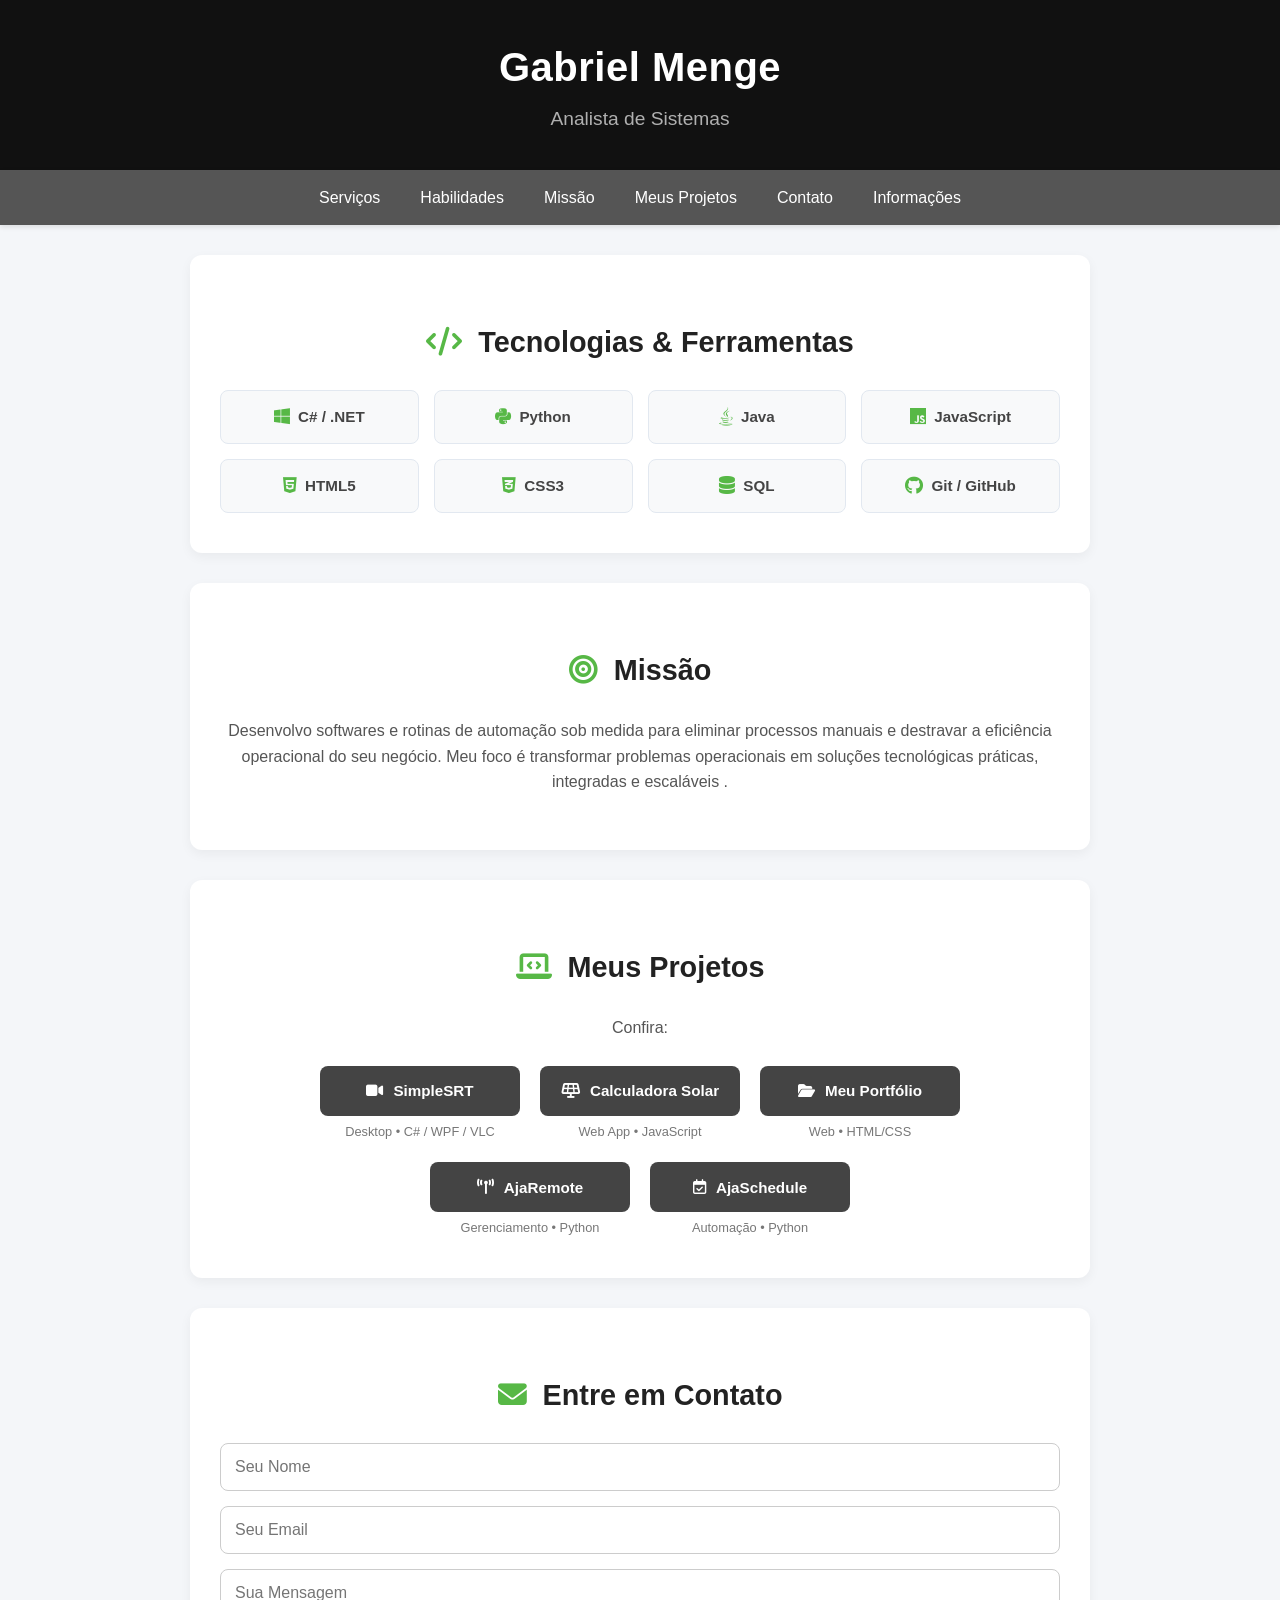
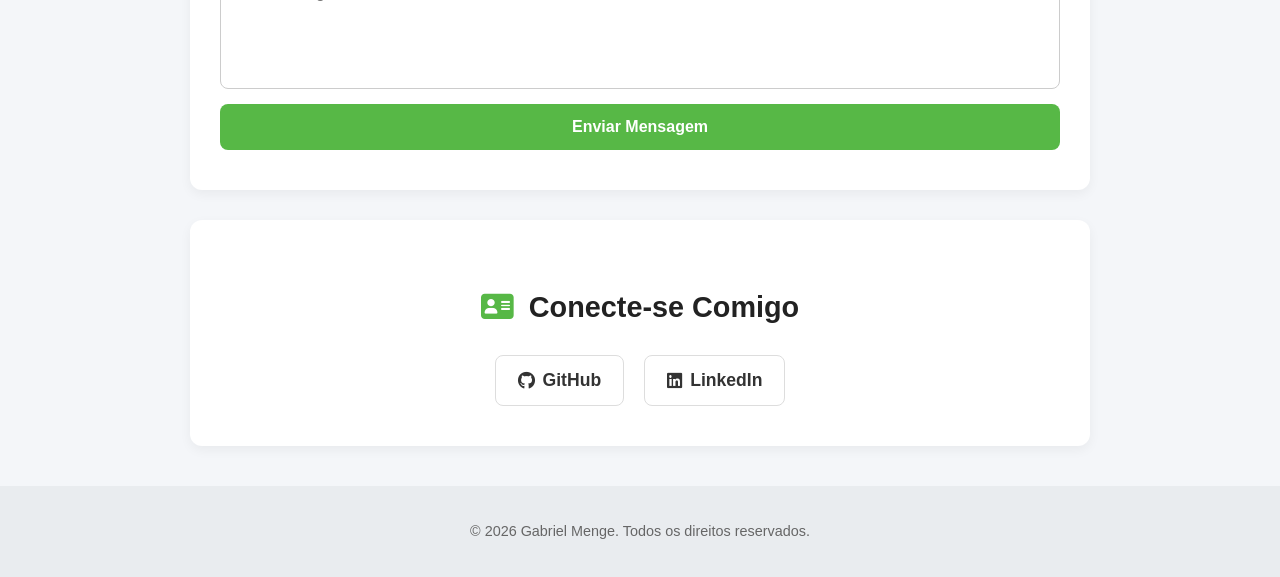
==== index.html @ 6468a9d5 "Update index.html" ====
<!DOCTYPE html>
<html lang="pt-BR">
<head>
    <meta charset="UTF-8">
    <meta name="viewport" content="width=device-width, initial-scale=1.0">
    <title>Gabriel Menge | Full Stack Developer</title>
    
    <!-- CSS do Projeto -->
    <link rel="stylesheet" href="styles.css">
    
    <!-- Ícones (Font Awesome) -->
    <link rel="stylesheet" href="https://cdnjs.cloudflare.com/ajax/libs/font-awesome/6.4.0/css/all.min.css">
</head>
<body>
    <header>
        <div class="header-content">
            <h1>Gabriel Menge</h1>
            <p>Analista de Sistemas</p>
        </div>
    </header>

    <nav>
        <ul>
            <li><a href="#services">Serviços</a></li>
            <li><a href="#skills">Habilidades</a></li>
            <li><a href="#benefits">Missão</a></li>
            <li><a href="#projects">Meus Projetos</a></li>
            <li><a href="#contact">Contato</a></li>
            <li><a href="#info">Informações</a></li>
        </ul>
    </nav>

    <main>
        
        <section id="skills">
            <h2><i class="fa-solid fa-code"></i> Tecnologias & Ferramentas</h2>
            <div class="skills-grid">
                <div class="skill-item"><i class="fa-brands fa-windows"></i> C# / .NET</div>
                <div class="skill-item"><i class="fa-brands fa-python"></i> Python</div>
                <div class="skill-item"><i class="fa-brands fa-java"></i> Java</div>
                <div class="skill-item"><i class="fa-brands fa-js"></i> JavaScript</div>
                <div class="skill-item"><i class="fa-brands fa-html5"></i> HTML5</div>
                <div class="skill-item"><i class="fa-brands fa-css3-alt"></i> CSS3</div>
                <div class="skill-item"><i class="fa-solid fa-database"></i> SQL</div>
                <div class="skill-item"><i class="fa-brands fa-github"></i> Git / GitHub</div>
            </div>
        </section>

        <section id="benefits">
            <h2><i class="fa-solid fa-bullseye"></i> Missão</h2>
            <p>Desenvolvo softwares e rotinas de automação sob medida para eliminar processos manuais e destravar a eficiência operacional do seu negócio. Meu foco é transformar problemas operacionais em soluções tecnológicas práticas, integradas e escaláveis .</p>
        </section>

        <section id="projects">
            <h2><i class="fa-solid fa-laptop-code"></i> Meus Projetos</h2>
            <p>Confira:</p>
            <div class="project-buttons">
                <div class="project-card">
                    <a href="https://github.com/gmenge/SimpleSRT" target="_blank">
                        <button class="project-button"><i class="fa-solid fa-video"></i> SimpleSRT</button>
                    </a>
                    <span class="project-tech">Desktop • C# / WPF / VLC</span>
                </div>

                <div class="project-card">
                    <a href="https://gmenge.github.io/calculadora-solar/" target="_blank">
                        <button class="project-button"><i class="fa-solid fa-solar-panel"></i> Calculadora Solar</button>
                    </a>
                    <span class="project-tech">Web App • JavaScript</span>
                </div>

                <div class="project-card">
                    <a href="https://gmenge.github.io/portfolio/" target="_blank">
                        <button class="project-button"><i class="fa-solid fa-folder-open"></i> Meu Portfólio</button>
                    </a>
                    <span class="project-tech">Web • HTML/CSS</span>
                </div>

                <div class="project-card">
                    <a href="https://github.com/gmenge/AjaRemote" target="_blank">
                        <button class="project-button"><i class="fa-solid fa-tower-broadcast"></i> AjaRemote</button>
                    </a>
                    <span class="project-tech">Gerenciamento • Python</span>
                </div>

                <div class="project-card">
                    <a href="https://github.com/gmenge/AjaSchedule/" target="_blank">
                        <button class="project-button"><i class="fa-regular fa-calendar-check"></i> AjaSchedule</button>
                    </a>
                    <span class="project-tech">Automação • Python</span>
                </div>
            </div>
        </section>

        <section id="contact">
            <h2><i class="fa-solid fa-envelope"></i> Entre em Contato</h2>
            <form id="contact-form" action="https://formspree.io/f/moeqvnkl" method="POST">
                <input type="text" name="name" placeholder="Seu Nome" required>
                <input type="email" name="email" placeholder="Seu Email" required>
                <textarea name="message" placeholder="Sua Mensagem" required></textarea>
                <button type="submit" id="form-btn">Enviar Mensagem</button>
            </form>
        </section>

        <section id="info">
            <h2><i class="fa-solid fa-address-card"></i> Conecte-se Comigo</h2>
            <div class="social-links">
                <a href="https://github.com/gmenge" target="_blank"><i class="fa-brands fa-github"></i> GitHub</a>
                <a href="https://linkedin.com/in/gabrielmenge" target="_blank"><i class="fa-brands fa-linkedin"></i> LinkedIn</a>
            </div>
        </section>
    </main>

    <footer>
        <p>&copy; 2026 Gabriel Menge. Todos os direitos reservados.</p>
    </footer>

    <!-- Script para envio assíncrono e redirecionamento gratuito -->
    <script>
      const form = document.getElementById("contact-form");
      
      form.addEventListener("submit", async function(event) {
        event.preventDefault();
        const btn = document.getElementById("form-btn");
        btn.disabled = true;
        btn.innerText = "Enviando...";

        try {
          const data = new FormData(event.target);
          const response = await fetch(event.target.action, {
            method: form.method,
            body: data,
            headers: { 'Accept': 'application/json' }
          });
          
          if (response.ok) {
            window.location.href = "obrigado.html";
          } else {
            alert("Ocorreu um erro ao enviar a mensagem. Tente novamente.");
            btn.disabled = false;
            btn.innerText = "Enviar Mensagem";
          }
        } catch (error) {
          alert("Ocorreu um erro de conexão. Tente novamente.");
          btn.disabled = false;
          btn.innerText = "Enviar Mensagem";
        }
      });
    </script>
</body>
</html>
---- styles.css ----
* {
    box-sizing: border-box;
}

body {
    font-family: 'Helvetica', Arial, sans-serif;
    line-height: 1.6;
    margin: 0;
    padding: 0;
    background-color: #f4f6f9;
    color: #333;
}

header {
    background-color: #111111;
    color: #ffffff;
    padding: 35px 20px;
    text-align: center;
}

header h1 {
    margin: 0;
    font-size: 2.5em;
    letter-spacing: 0.5px;
}

header p {
    margin: 5px 0 0;
    font-size: 1.2em;
    color: #b0b0b0;
}

nav {
    background: #555555;
    position: sticky;
    top: 0;
    width: 100%;
    z-index: 999;
    box-shadow: 0 2px 5px rgba(0,0,0,0.1);
}

nav ul {
    list-style: none;
    display: flex;
    justify-content: center;
    padding: 0;
    margin: 0;
}

nav ul li a {
    color: #fff;
    text-decoration: none;
    padding: 15px 20px;
    display: block;
    font-weight: 500;
    transition: background 0.3s, color 0.3s;
}

nav ul li a:hover {
    background: #333333;
    color: #57b846;
}

section {
    padding: 40px 30px;
    max-width: 900px;
    margin: 30px auto;
    background: #fff;
    border-radius: 12px;
    box-shadow: 0 4px 12px rgba(0, 0, 0, 0.05);
}

section h2 {
    font-size: 1.8em;
    color: #222;
    margin-bottom: 25px;
    text-align: center;
}

section h2 i {
    color: #57b846;
    margin-right: 8px;
}

section p {
    text-align: center;
    margin-bottom: 15px;
    color: #555;
}

/* Lista de Serviços */
.services-list {
    list-style: none;
    padding: 0;
    margin: 0;
}

.services-list li {
    margin-bottom: 15px;
    position: relative;
    padding-left: 30px;
    text-align: left;
}

.services-list li::before {
    content: '✔';
    position: absolute;
    left: 0;
    top: 0;
    color: #57b846;
    font-weight: bold;
    font-size: 1.1em;
}

/* Seção de Habilidades (Skills) - Grid Simétrico com Altura Uniforme */
.skills-grid {
    display: grid;
    grid-template-columns: repeat(4, 1fr);
    gap: 15px;
    margin-top: 20px;
}

.skill-item {
    background: #f8f9fa;
    border: 1px solid #e2e8f0;
    height: 54px;
    padding: 0 10px;
    border-radius: 8px;
    text-align: center;
    font-weight: bold;
    font-size: 0.95em;
    color: #444;
    transition: transform 0.2s, border-color 0.2s;
    display: flex;
    align-items: center;
    justify-content: center;
    gap: 8px;
    white-space: nowrap;
}

.skill-item:hover {
    transform: translateY(-3px);
    border-color: #57b846;
}

.skill-item i {
    color: #57b846;
    font-size: 1.2em;
    flex-shrink: 0;
}

/* Botões e Cards de Projetos */
#projects {
    text-align: center;
}

.project-buttons {
    display: flex;
    flex-wrap: wrap;
    justify-content: center;
    gap: 20px;
    margin-top: 25px;
}

.project-card {
    display: flex;
    flex-direction: column;
    align-items: center;
    gap: 6px;
}

.project-card a {
    text-decoration: none;
}

.project-button {
    width: 200px;
    height: 50px;
    background: #444444;
    color: #fff;
    border: none;
    padding: 10px 15px;
    font-size: 0.95em;
    font-weight: bold;
    border-radius: 8px;
    cursor: pointer;
    transition: background 0.3s ease, transform 0.2s;
    display: flex;
    align-items: center;
    justify-content: center;
    gap: 10px;
}

.project-button:hover {
    background: #57b846;
    transform: scale(1.03);
}

.project-tech {
    font-size: 0.8em;
    color: #777;
    font-weight: 500;
}

/* Formulário de Contato */
form {
    display: flex;
    flex-direction: column;
    gap: 15px;
}

input, textarea {
    font-family: inherit;
    font-size: 1em;
    padding: 14px;
    border: 1px solid #ccc;
    border-radius: 8px;
    transition: border-color 0.3s;
    width: 100%;
}

textarea {
    resize: none;
    height: 120px;
}

input:focus, textarea:focus {
    border-color: #57b846;
    outline: none;
}

button[type="submit"] {
    background: #57b846;
    color: #fff;
    border: none;
    padding: 14px;
    font-size: 1em;
    font-weight: bold;
    border-radius: 8px;
    cursor: pointer;
    transition: background 0.3s ease;
}

button[type="submit"]:hover {
    background: #45a035;
}

/* Links Sociais */
.social-links {
    display: flex;
    justify-content: center;
    gap: 20px;
    margin-top: 15px;
}

.social-links a {
    color: #333;
    text-decoration: none;
    font-size: 1.1em;
    font-weight: bold;
    padding: 10px 22px;
    border: 1px solid #ddd;
    border-radius: 8px;
    transition: all 0.3s ease;
    display: flex;
    align-items: center;
    gap: 8px;
}

.social-links a:hover {
    background: #111;
    color: #fff;
    border-color: #111;
}

footer {
    text-align: center;
    padding: 20px;
    font-size: 0.9em;
    color: #666;
    background: #e9ecef;
    margin-top: 40px;
}

/* Responsividade */
@media (max-width: 768px) {
    section {
        padding: 25px 15px;
    }

    nav ul {
        flex-wrap: nowrap;
        overflow-x: auto;
    }

    nav ul li a {
        padding: 12px 10px;
        font-size: 0.85em;
    }

    .skills-grid {
        grid-template-columns: repeat(2, 1fr);
    }

    .project-card, .project-button {
        width: 100%;
    }
}
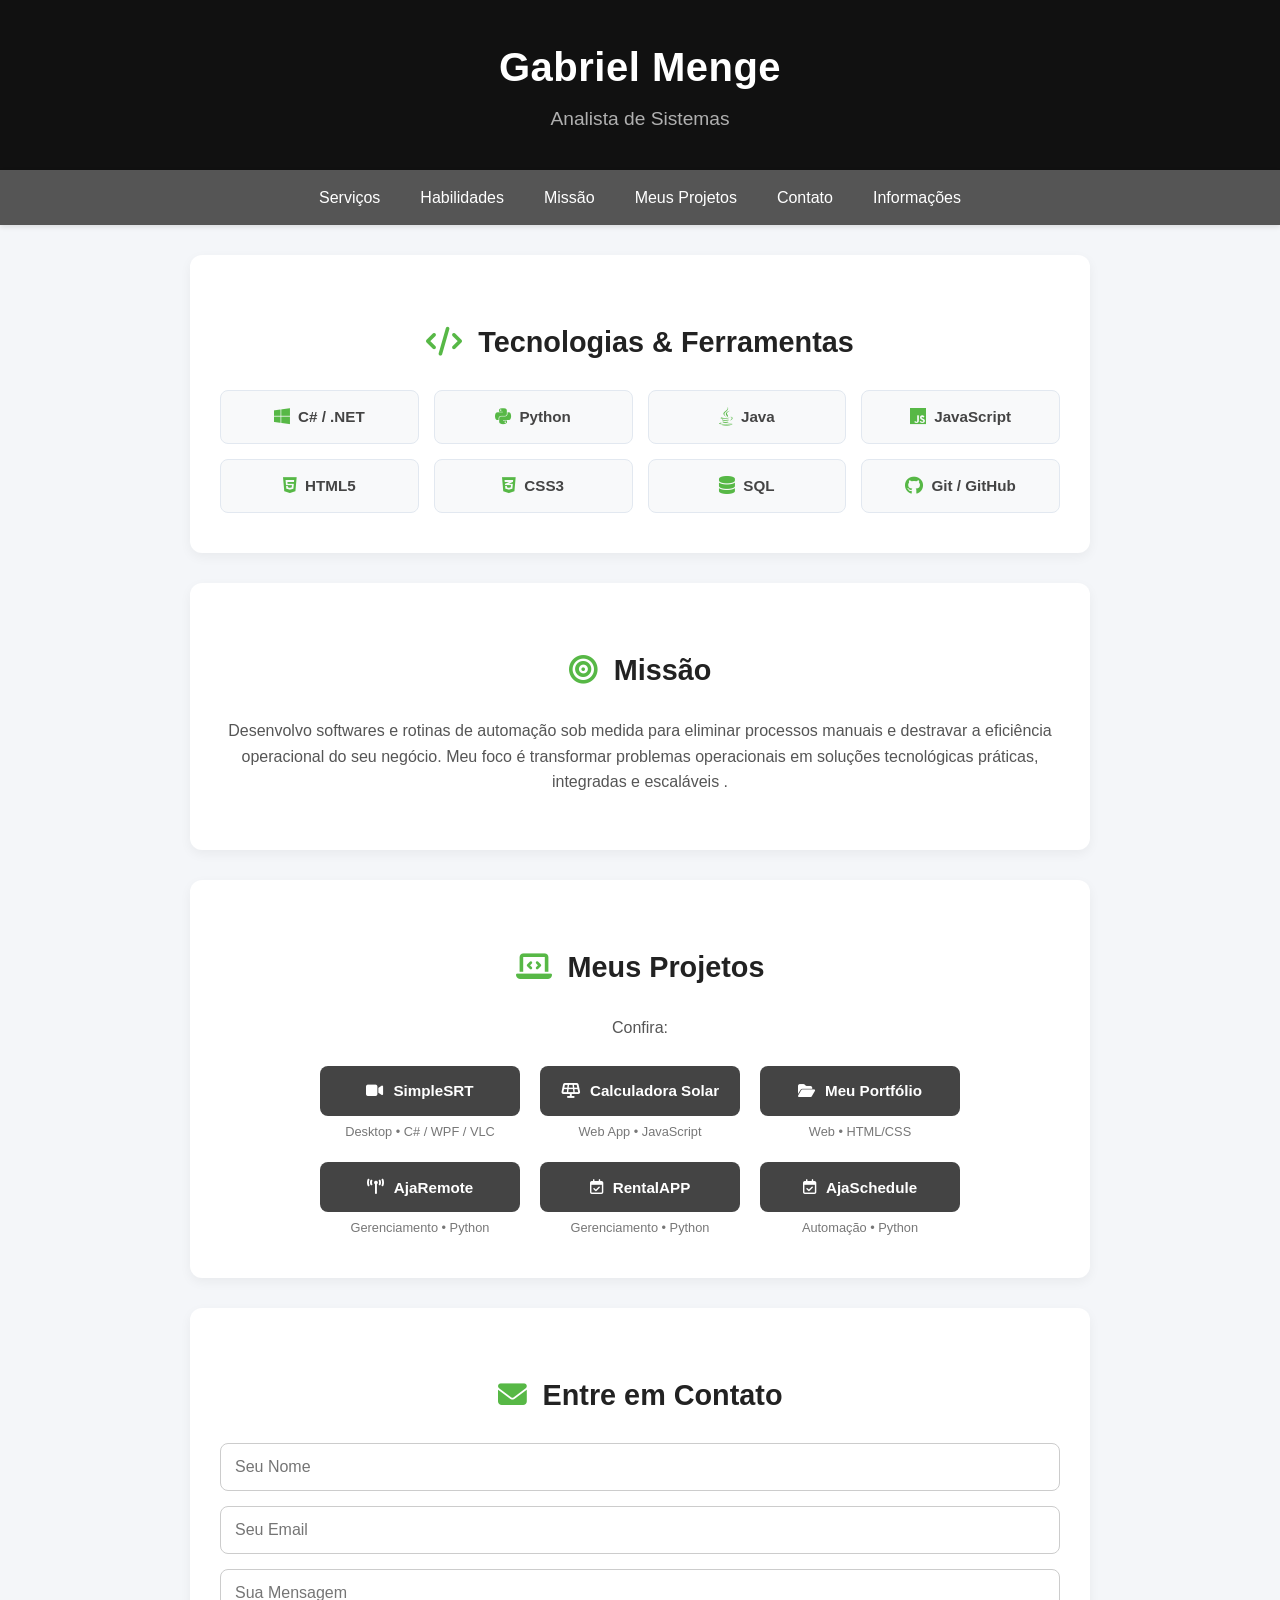
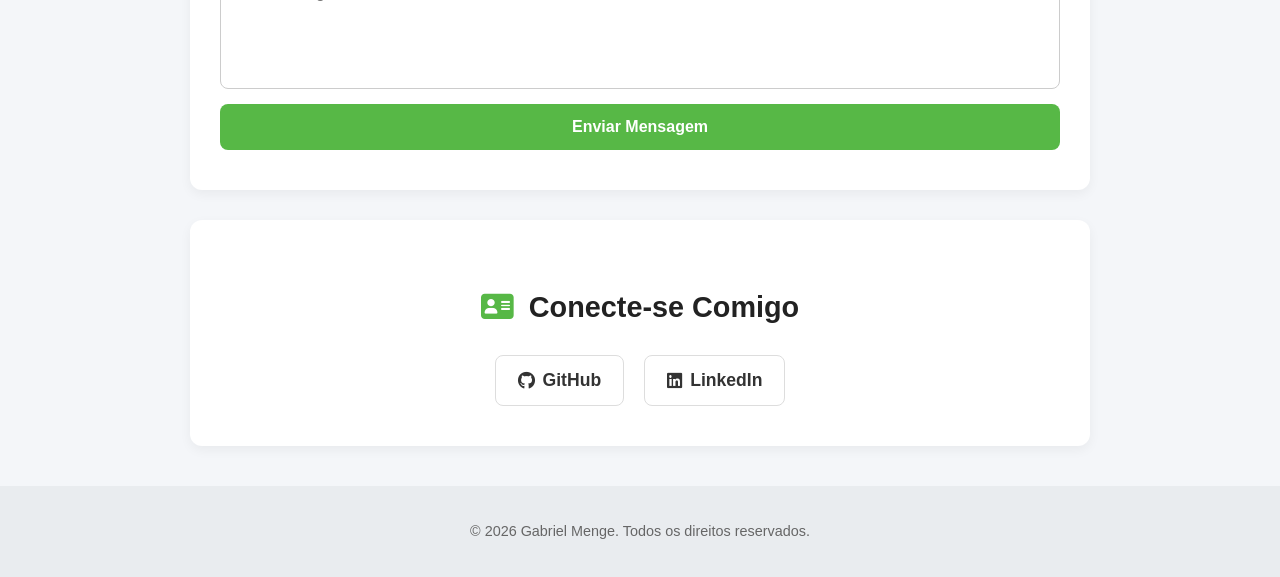
==== commit 489ce906: "Update index.html" ====
--- a/index.html
+++ b/index.html
@@ -84,6 +84,13 @@
                 </div>
 
                 <div class="project-card">
+                    <a href="https://github.com/gmenge/RentalAPP/" target="_blank">
+                        <button class="project-button"><i class="fa-regular fa-calendar-check"></i> RentalAPP</button>
+                    </a>
+                    <span class="project-tech">Gerenciamento • Python</span>
+                </div>
+                
+                <div class="project-card">
                     <a href="https://github.com/gmenge/AjaSchedule/" target="_blank">
                         <button class="project-button"><i class="fa-regular fa-calendar-check"></i> AjaSchedule</button>
                     </a>
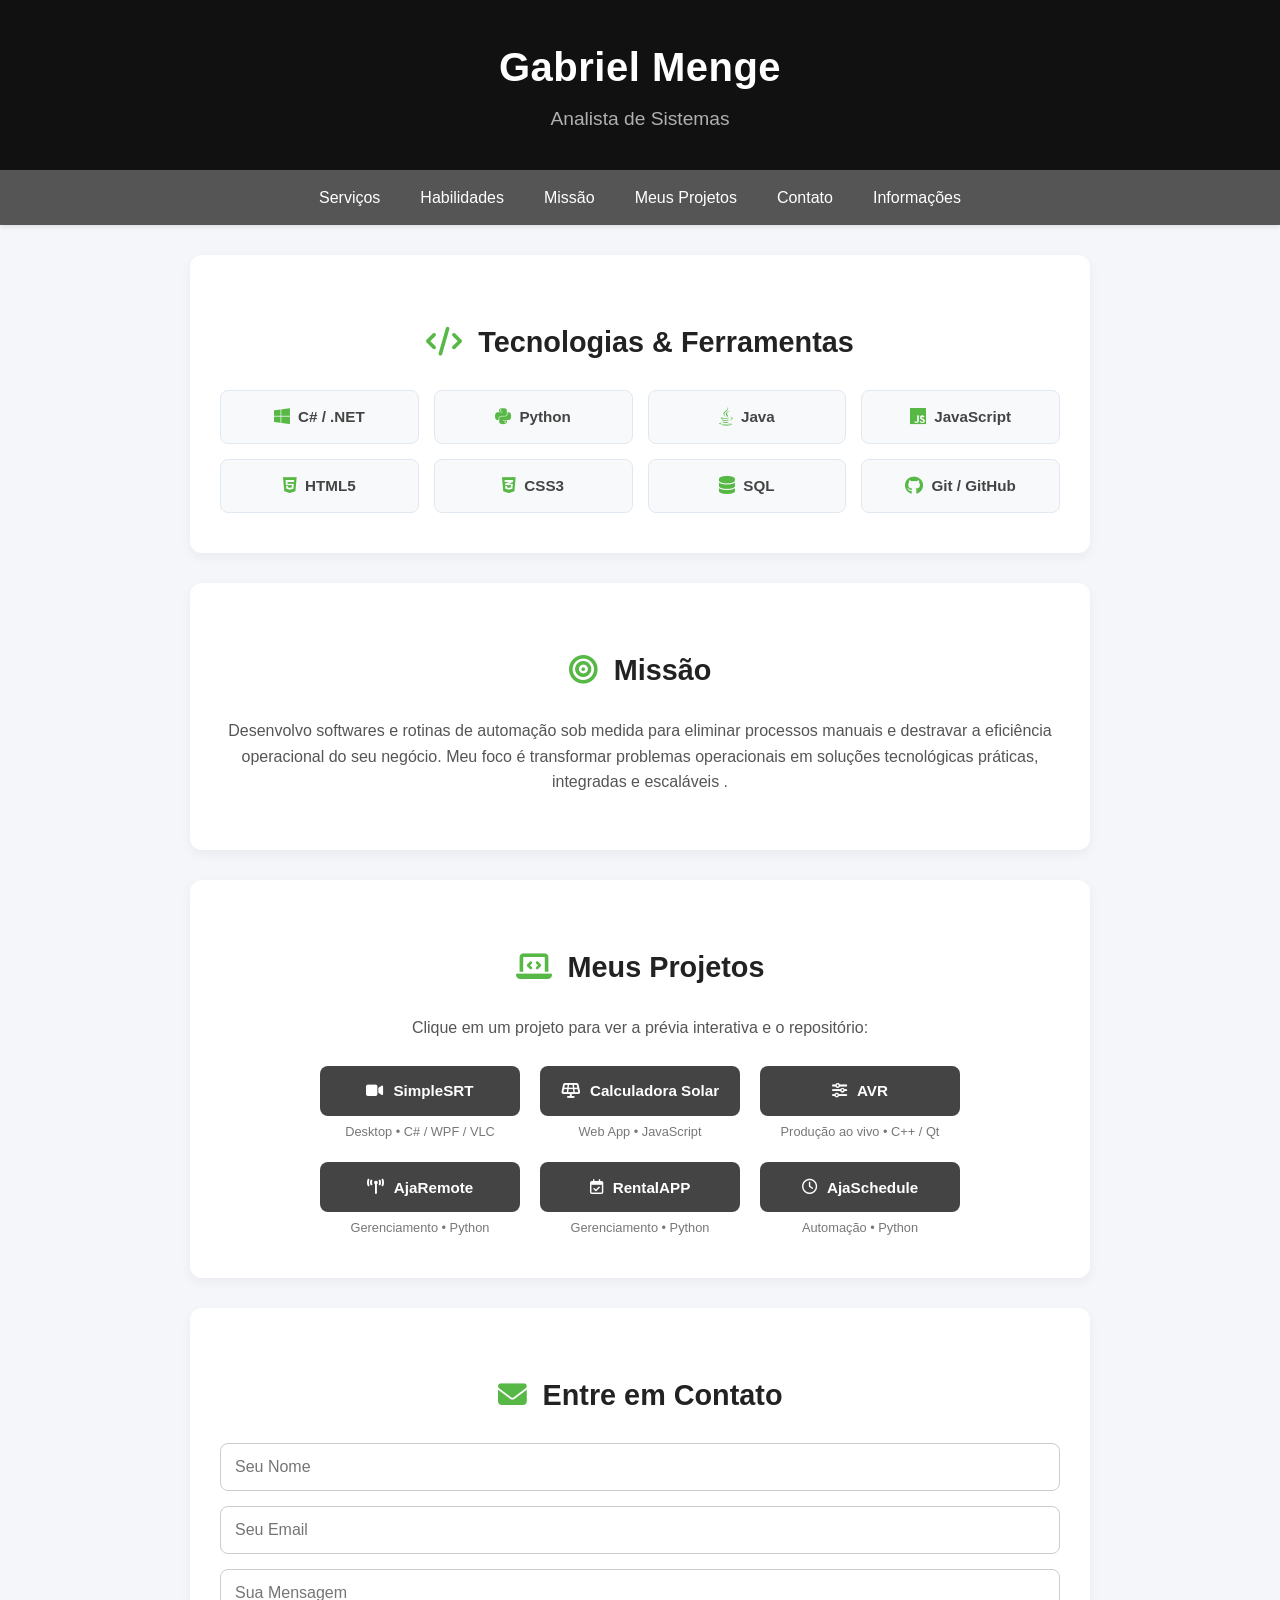
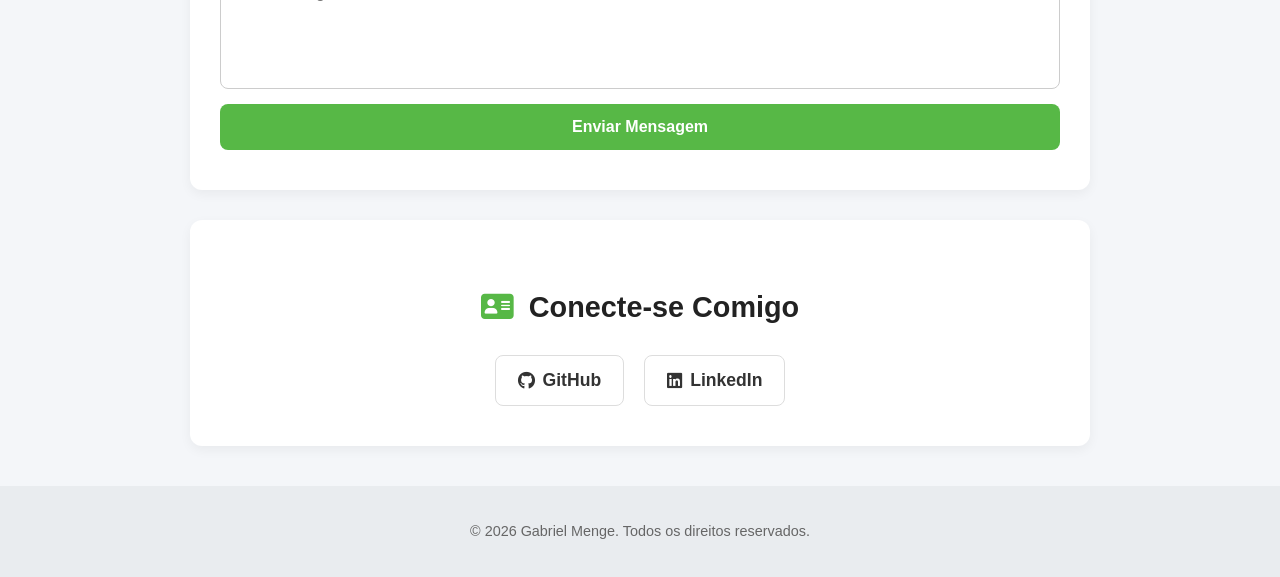
==== commit 3d61dfe6: "Páginas de prévia interativa dos projetos" ====
--- a/index.html
+++ b/index.html
@@ -9,7 +9,7 @@
     <link rel="stylesheet" href="styles.css">
     
     <!-- Ícones (Font Awesome) -->
-    <link rel="stylesheet" href="https://cdnjs.cloudflare.com/ajax/libs/font-awesome/6.4.0/css/all.min.css">
+    <link rel="stylesheet" href="https://cdnjs.cloudflare.com/ajax/libs/font-awesome/6.4.0/css/all.min.css" integrity="sha512-iecdLmaskl7CVkqkXNQ/ZH/XLlvWZOJyj7Yy7tcenmpD1ypASozpmT/E0iPtmFIB46ZmdtAc9eNBvH0H/ZpiBw==" crossorigin="anonymous" referrerpolicy="no-referrer">
 </head>
 <body>
     <header>
@@ -53,46 +53,46 @@
 
         <section id="projects">
             <h2><i class="fa-solid fa-laptop-code"></i> Meus Projetos</h2>
-            <p>Confira:</p>
+            <p>Clique em um projeto para ver a prévia interativa e o repositório:</p>
             <div class="project-buttons">
                 <div class="project-card">
-                    <a href="https://github.com/gmenge/SimpleSRT" target="_blank">
+                    <a href="projetos/simplesrt.html">
                         <button class="project-button"><i class="fa-solid fa-video"></i> SimpleSRT</button>
                     </a>
                     <span class="project-tech">Desktop • C# / WPF / VLC</span>
                 </div>
 
                 <div class="project-card">
-                    <a href="https://gmenge.github.io/calculadora-solar/" target="_blank">
+                    <a href="projetos/calculadora-solar.html">
                         <button class="project-button"><i class="fa-solid fa-solar-panel"></i> Calculadora Solar</button>
                     </a>
                     <span class="project-tech">Web App • JavaScript</span>
                 </div>
 
                 <div class="project-card">
-                    <a href="https://gmenge.github.io/portfolio/" target="_blank">
-                        <button class="project-button"><i class="fa-solid fa-folder-open"></i> Meu Portfólio</button>
+                    <a href="projetos/avr.html">
+                        <button class="project-button"><i class="fa-solid fa-sliders"></i> AVR</button>
                     </a>
-                    <span class="project-tech">Web • HTML/CSS</span>
+                    <span class="project-tech">Produção ao vivo • C++ / Qt</span>
                 </div>
 
                 <div class="project-card">
-                    <a href="https://github.com/gmenge/AjaRemote" target="_blank">
+                    <a href="projetos/ajaremote.html">
                         <button class="project-button"><i class="fa-solid fa-tower-broadcast"></i> AjaRemote</button>
                     </a>
                     <span class="project-tech">Gerenciamento • Python</span>
                 </div>
 
                 <div class="project-card">
-                    <a href="https://github.com/gmenge/RentalAPP/" target="_blank">
+                    <a href="projetos/rentalapp.html">
                         <button class="project-button"><i class="fa-regular fa-calendar-check"></i> RentalAPP</button>
                     </a>
                     <span class="project-tech">Gerenciamento • Python</span>
                 </div>
                 
                 <div class="project-card">
-                    <a href="https://github.com/gmenge/AjaSchedule/" target="_blank">
-                        <button class="project-button"><i class="fa-regular fa-calendar-check"></i> AjaSchedule</button>
+                    <a href="projetos/ajaschedule.html">
+                        <button class="project-button"><i class="fa-regular fa-clock"></i> AjaSchedule</button>
                     </a>
                     <span class="project-tech">Automação • Python</span>
                 </div>
@@ -105,6 +105,8 @@
                 <input type="text" name="name" placeholder="Seu Nome" required>
                 <input type="email" name="email" placeholder="Seu Email" required>
                 <textarea name="message" placeholder="Sua Mensagem" required></textarea>
+                <!-- Armadilha anti-spam do Formspree: invisivel para pessoas -->
+                <input type="text" name="_gotcha" style="display:none" tabindex="-1" autocomplete="off">
                 <button type="submit" id="form-btn">Enviar Mensagem</button>
             </form>
         </section>
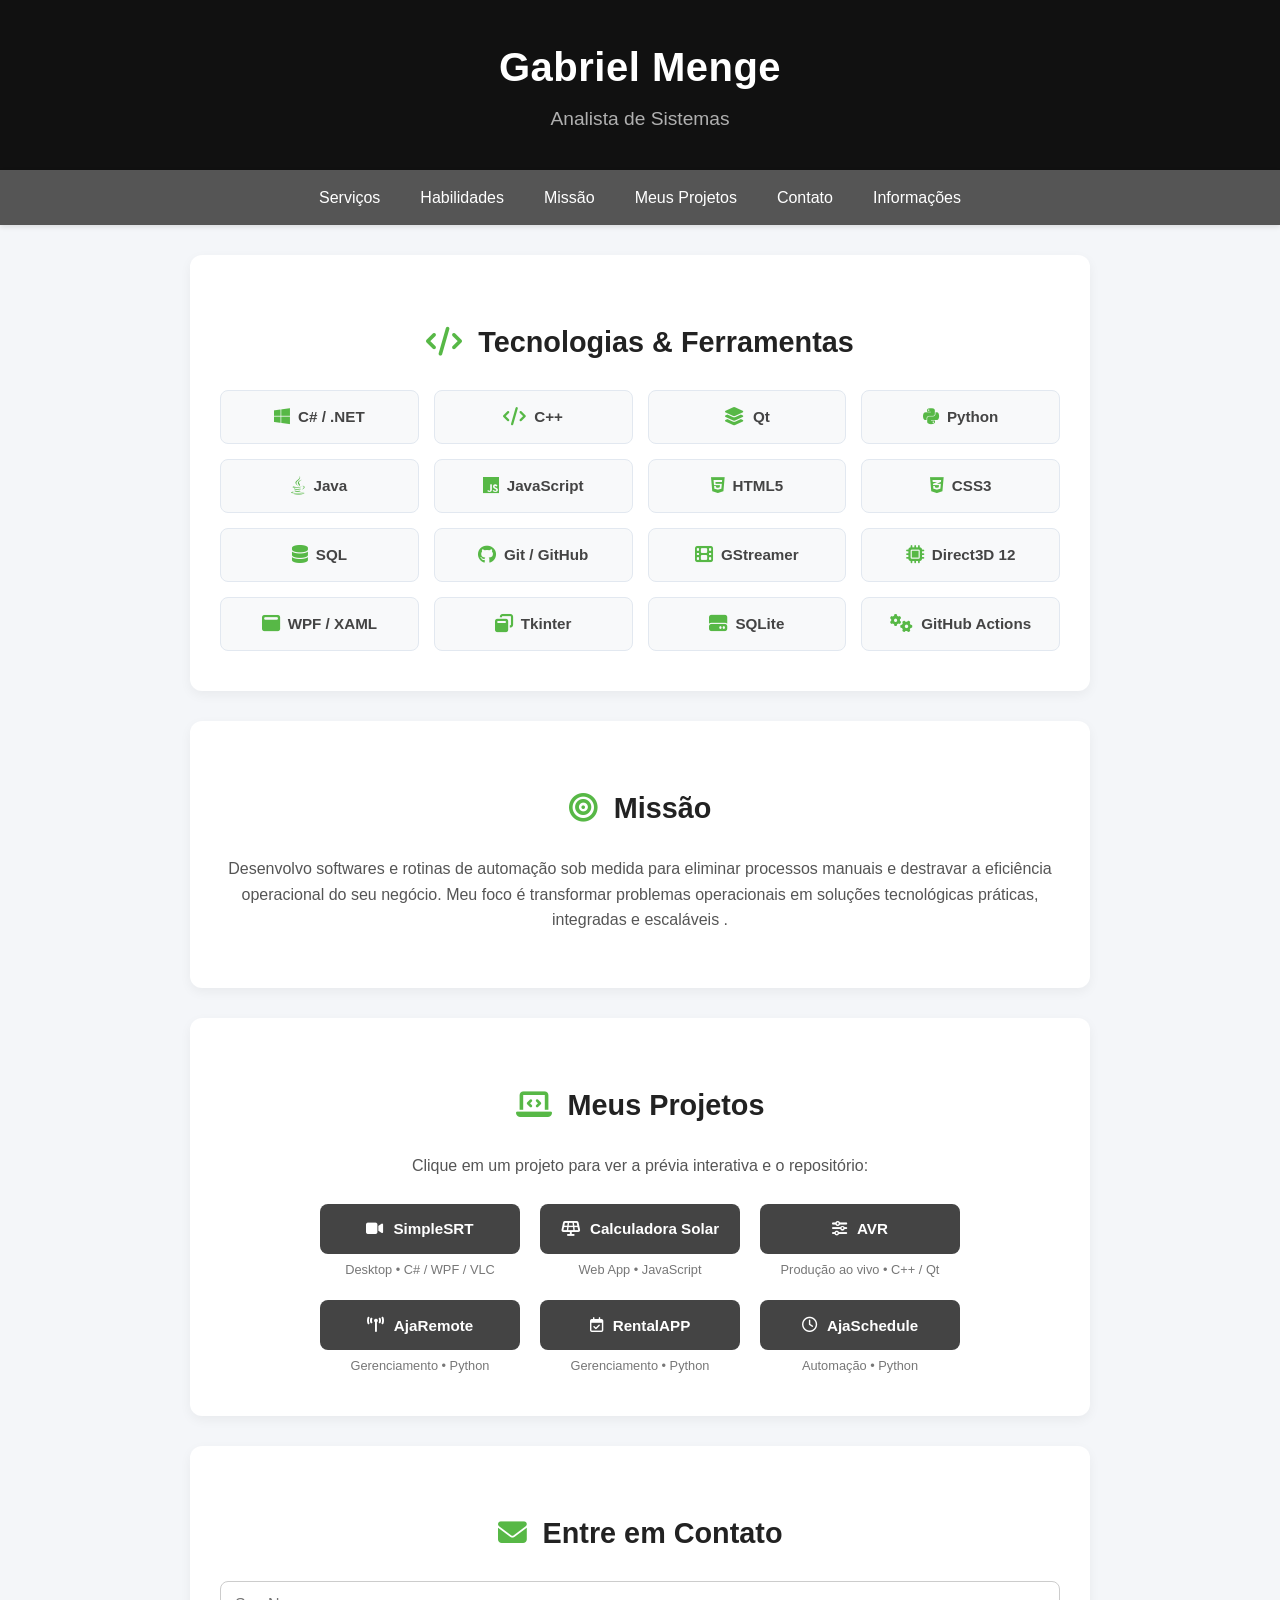
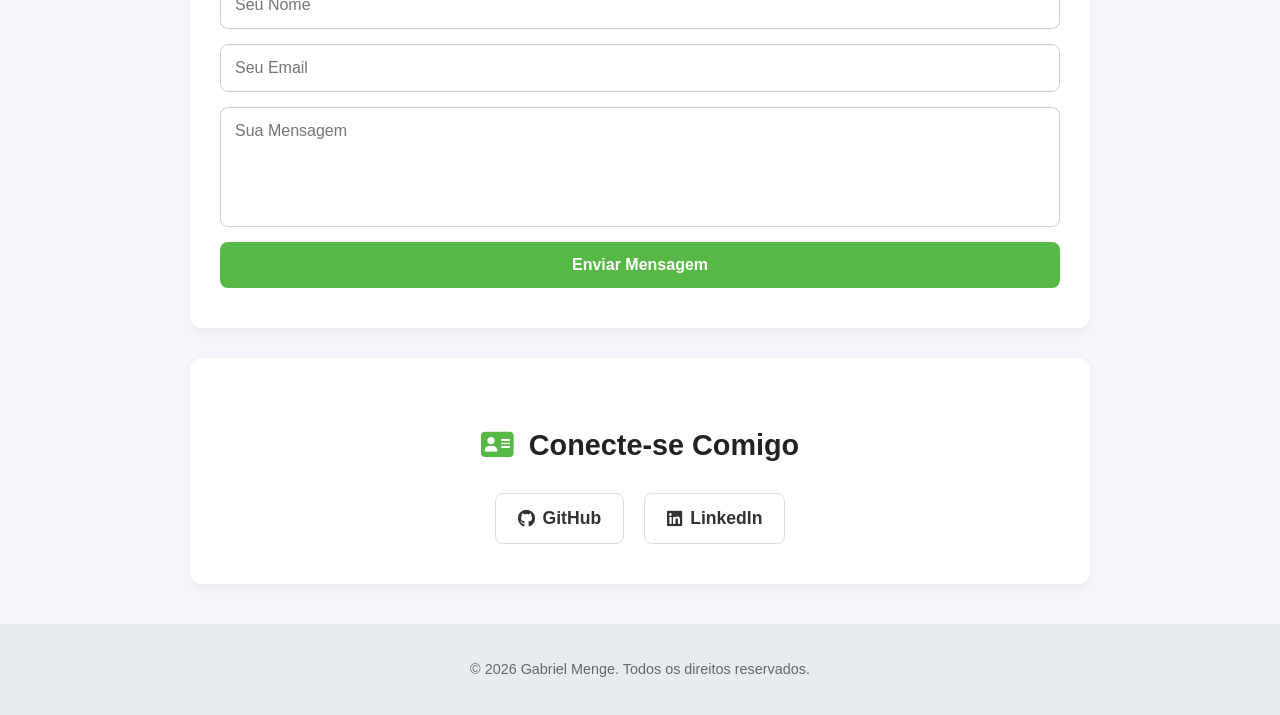
==== commit e554b9ac: "Prévias em 16:9 e novas tecnologias no portfólio" ====
--- a/index.html
+++ b/index.html
@@ -36,6 +36,8 @@
             <h2><i class="fa-solid fa-code"></i> Tecnologias & Ferramentas</h2>
             <div class="skills-grid">
                 <div class="skill-item"><i class="fa-brands fa-windows"></i> C# / .NET</div>
+                <div class="skill-item"><i class="fa-solid fa-code"></i> C++</div>
+                <div class="skill-item"><i class="fa-solid fa-layer-group"></i> Qt</div>
                 <div class="skill-item"><i class="fa-brands fa-python"></i> Python</div>
                 <div class="skill-item"><i class="fa-brands fa-java"></i> Java</div>
                 <div class="skill-item"><i class="fa-brands fa-js"></i> JavaScript</div>
@@ -43,6 +45,12 @@
                 <div class="skill-item"><i class="fa-brands fa-css3-alt"></i> CSS3</div>
                 <div class="skill-item"><i class="fa-solid fa-database"></i> SQL</div>
                 <div class="skill-item"><i class="fa-brands fa-github"></i> Git / GitHub</div>
+                <div class="skill-item"><i class="fa-solid fa-film"></i> GStreamer</div>
+                <div class="skill-item"><i class="fa-solid fa-microchip"></i> Direct3D 12</div>
+                <div class="skill-item"><i class="fa-solid fa-window-maximize"></i> WPF / XAML</div>
+                <div class="skill-item"><i class="fa-solid fa-window-restore"></i> Tkinter</div>
+                <div class="skill-item"><i class="fa-solid fa-hard-drive"></i> SQLite</div>
+                <div class="skill-item"><i class="fa-solid fa-gears"></i> GitHub Actions</div>
             </div>
         </section>
 
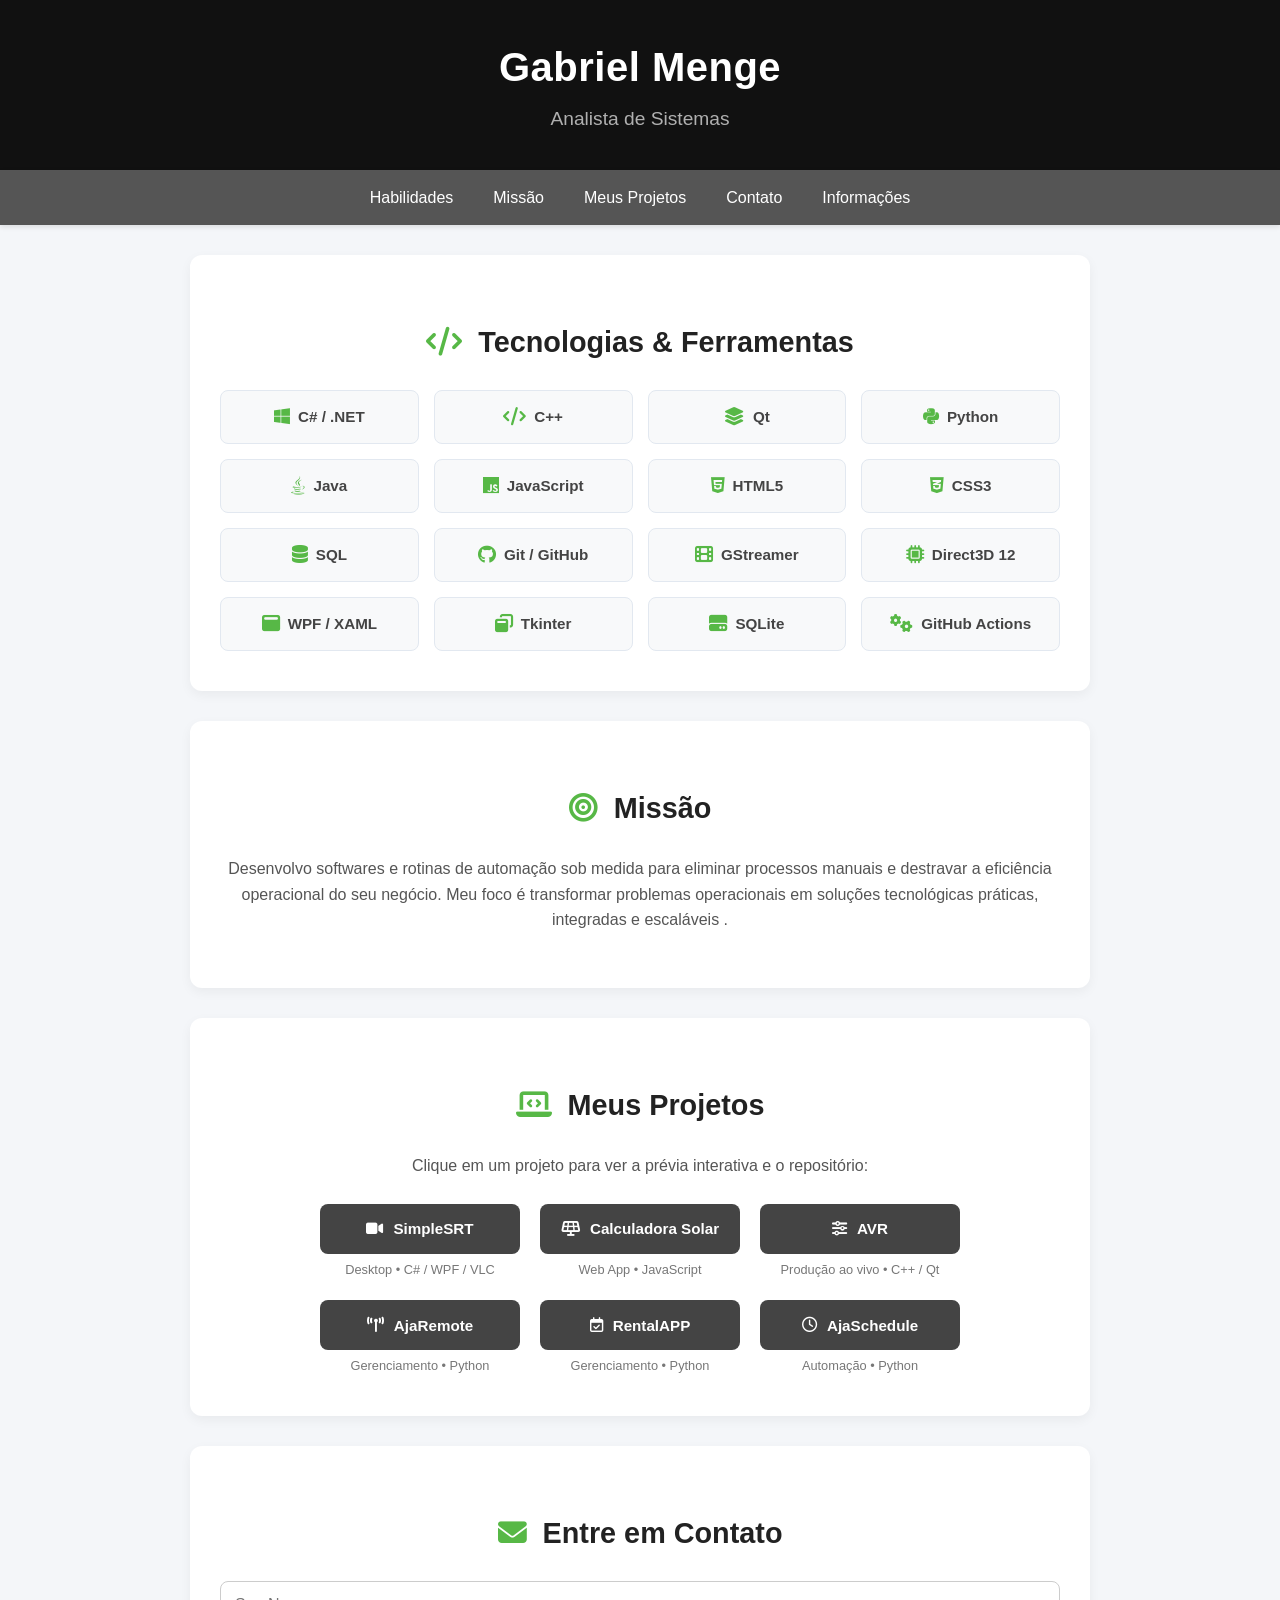
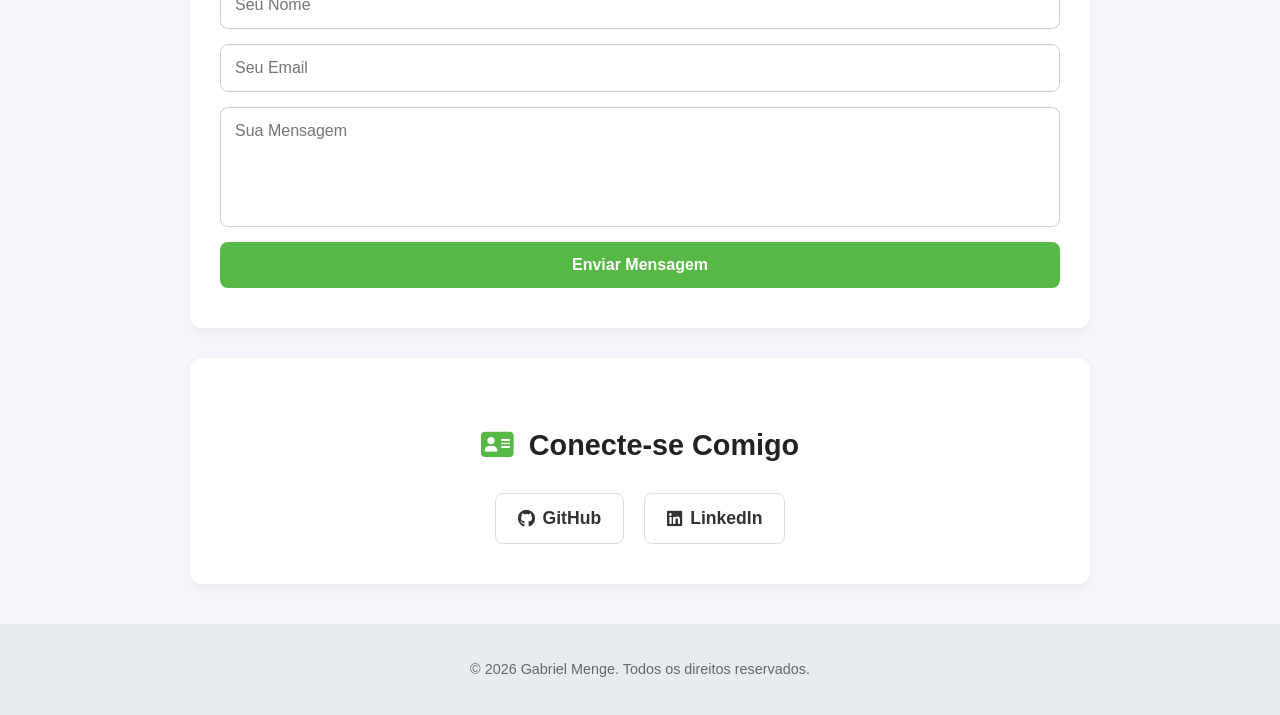
==== commit 7be4a62f: "Ajustes de exibição no celular: menu e botões dos projetos" ====
--- a/index.html
+++ b/index.html
@@ -21,7 +21,6 @@
 
     <nav>
         <ul>
-            <li><a href="#services">Serviços</a></li>
             <li><a href="#skills">Habilidades</a></li>
             <li><a href="#benefits">Missão</a></li>
             <li><a href="#projects">Meus Projetos</a></li>
--- a/styles.css
+++ b/styles.css
@@ -288,21 +288,30 @@
         padding: 25px 15px;
     }
 
+    /* Menu quebra em linhas centralizadas, sem cortar nem rolar para o lado */
     nav ul {
-        flex-wrap: nowrap;
-        overflow-x: auto;
+        flex-wrap: wrap;
+        padding: 4px 6px;
     }
 
     nav ul li a {
-        padding: 12px 10px;
-        font-size: 0.85em;
+        padding: 8px 12px;
+        font-size: 0.9em;
+        white-space: nowrap;
     }
 
     .skills-grid {
         grid-template-columns: repeat(2, 1fr);
     }
 
-    .project-card, .project-button {
+    /* Botões dos projetos todos com a mesma largura */
+    .project-card,
+    .project-card a,
+    .project-button {
         width: 100%;
     }
+
+    .project-card a {
+        display: block;
+    }
 }
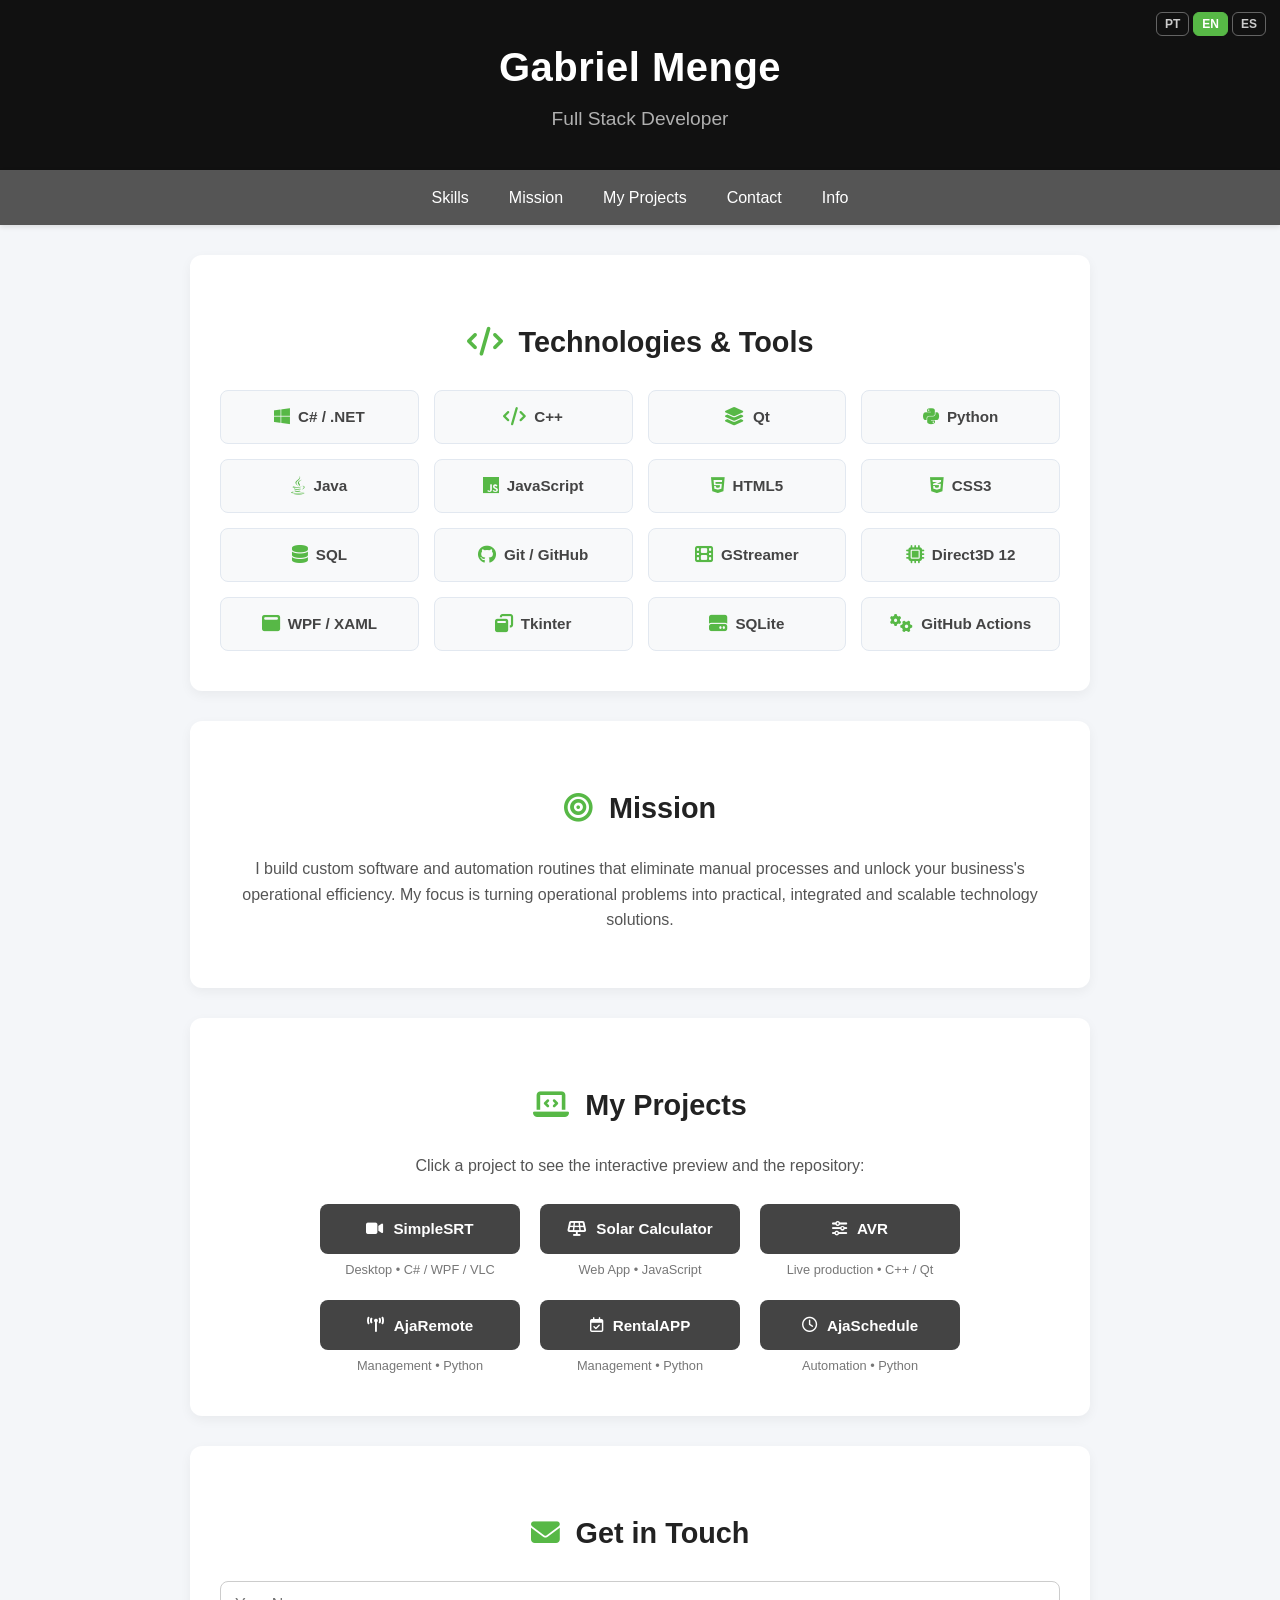
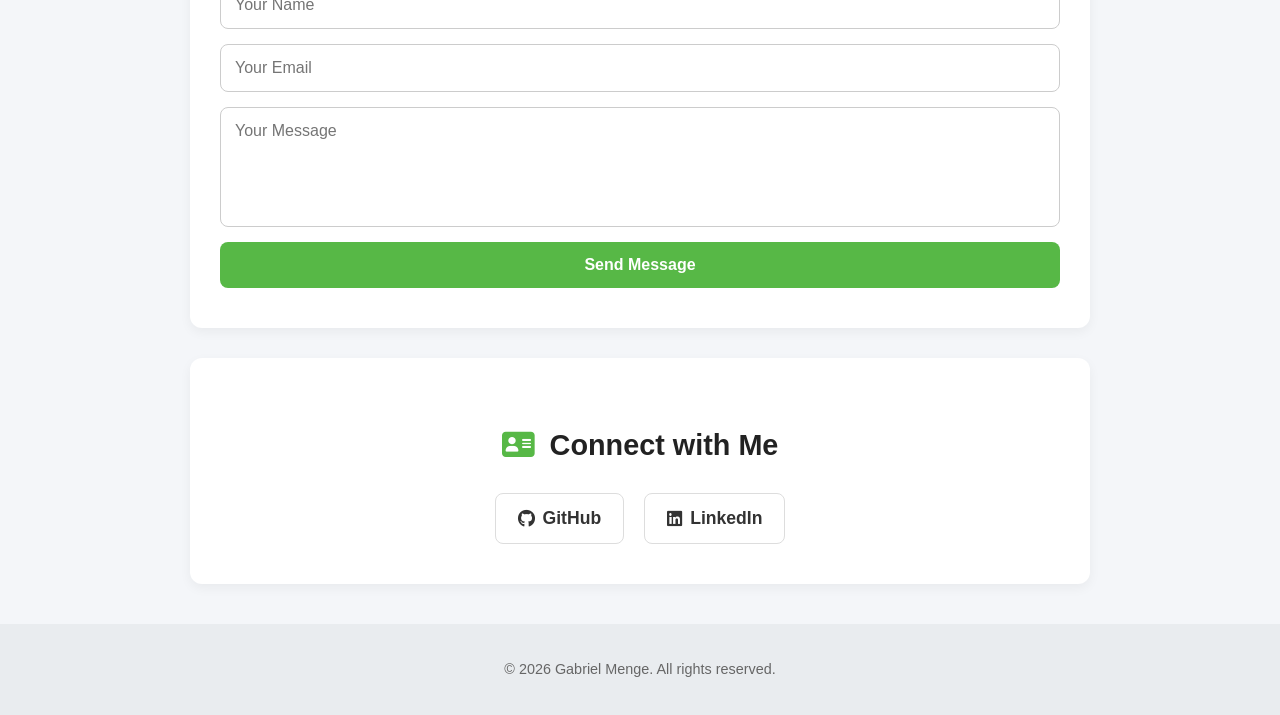
==== commit 41afd6ce: "Site em português, inglês e espanhol; título Desenvolvedor Full Stack" ====
--- a/index.html
+++ b/index.html
@@ -3,19 +3,21 @@
 <head>
     <meta charset="UTF-8">
     <meta name="viewport" content="width=device-width, initial-scale=1.0">
-    <title>Gabriel Menge | Full Stack Developer</title>
+    <title>Gabriel Menge | Desenvolvedor Full Stack</title>
     
     <!-- CSS do Projeto -->
     <link rel="stylesheet" href="styles.css">
     
     <!-- Ícones (Font Awesome) -->
     <link rel="stylesheet" href="https://cdnjs.cloudflare.com/ajax/libs/font-awesome/6.4.0/css/all.min.css" integrity="sha512-iecdLmaskl7CVkqkXNQ/ZH/XLlvWZOJyj7Yy7tcenmpD1ypASozpmT/E0iPtmFIB46ZmdtAc9eNBvH0H/ZpiBw==" crossorigin="anonymous" referrerpolicy="no-referrer">
+    <script src="i18n.js"></script>
 </head>
 <body>
     <header>
+        <div data-idioma></div>
         <div class="header-content">
             <h1>Gabriel Menge</h1>
-            <p>Analista de Sistemas</p>
+            <p>Desenvolvedor Full Stack</p>
         </div>
     </header>
 
@@ -55,7 +57,7 @@
 
         <section id="benefits">
             <h2><i class="fa-solid fa-bullseye"></i> Missão</h2>
-            <p>Desenvolvo softwares e rotinas de automação sob medida para eliminar processos manuais e destravar a eficiência operacional do seu negócio. Meu foco é transformar problemas operacionais em soluções tecnológicas práticas, integradas e escaláveis .</p>
+            <p data-t="missao">Desenvolvo softwares e rotinas de automação sob medida para eliminar processos manuais e destravar a eficiência operacional do seu negócio. Meu foco é transformar problemas operacionais em soluções tecnológicas práticas, integradas e escaláveis.</p>
         </section>
 
         <section id="projects">
@@ -152,12 +154,12 @@
           if (response.ok) {
             window.location.href = "obrigado.html";
           } else {
-            alert("Ocorreu um erro ao enviar a mensagem. Tente novamente.");
+            alert(t("Ocorreu um erro ao enviar a mensagem. Tente novamente."));
             btn.disabled = false;
             btn.innerText = "Enviar Mensagem";
           }
         } catch (error) {
-          alert("Ocorreu um erro de conexão. Tente novamente.");
+          alert(t("Ocorreu um erro de conexão. Tente novamente."));
           btn.disabled = false;
           btn.innerText = "Enviar Mensagem";
         }
--- a/styles.css
+++ b/styles.css
@@ -12,6 +12,7 @@
 }
 
 header {
+    position: relative;
     background-color: #111111;
     color: #ffffff;
     padding: 35px 20px;
@@ -282,8 +283,46 @@
     margin-top: 40px;
 }
 
+/* Seletor de idioma */
+.idioma {
+    display: flex;
+    gap: 4px;
+}
+
+header .idioma {
+    position: absolute;
+    top: 12px;
+    right: 14px;
+}
+
+.idioma button {
+    background: transparent;
+    border: 1px solid rgba(255, 255, 255, 0.35);
+    color: #ccc;
+    font: bold 12px 'Helvetica', Arial, sans-serif;
+    padding: 4px 8px;
+    border-radius: 6px;
+    cursor: pointer;
+    transition: background 0.2s, color 0.2s;
+}
+
+.idioma button:hover {
+    color: #fff;
+    border-color: #57b846;
+}
+
+.idioma button.on {
+    background: #57b846;
+    border-color: #57b846;
+    color: #fff;
+}
+
 /* Responsividade */
 @media (max-width: 768px) {
+    header {
+        padding-top: 52px;
+    }
+
     section {
         padding: 25px 15px;
     }
